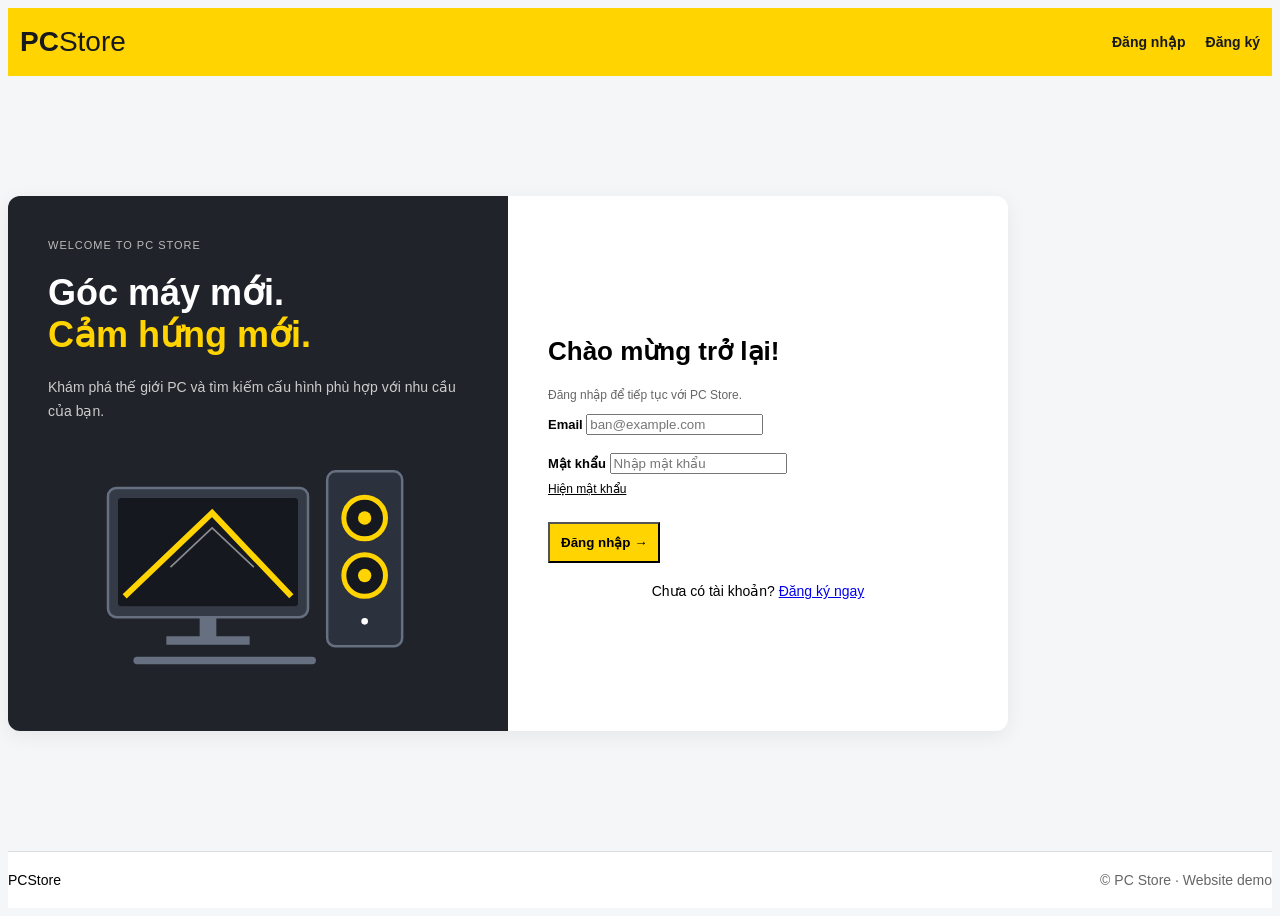
==== index.html @ 4cb88b25 "feat: Huy login register demo" ====
<!doctype html>
<html lang="vi">
  <meta charset="utf-8" /><meta
    http-equiv="refresh"
    content="0;url=html/login.html"
  />
  <title>Demo tài khoản PC Store</title
  ><a href="html/login.html">Mở demo đăng nhập</a>
</html>
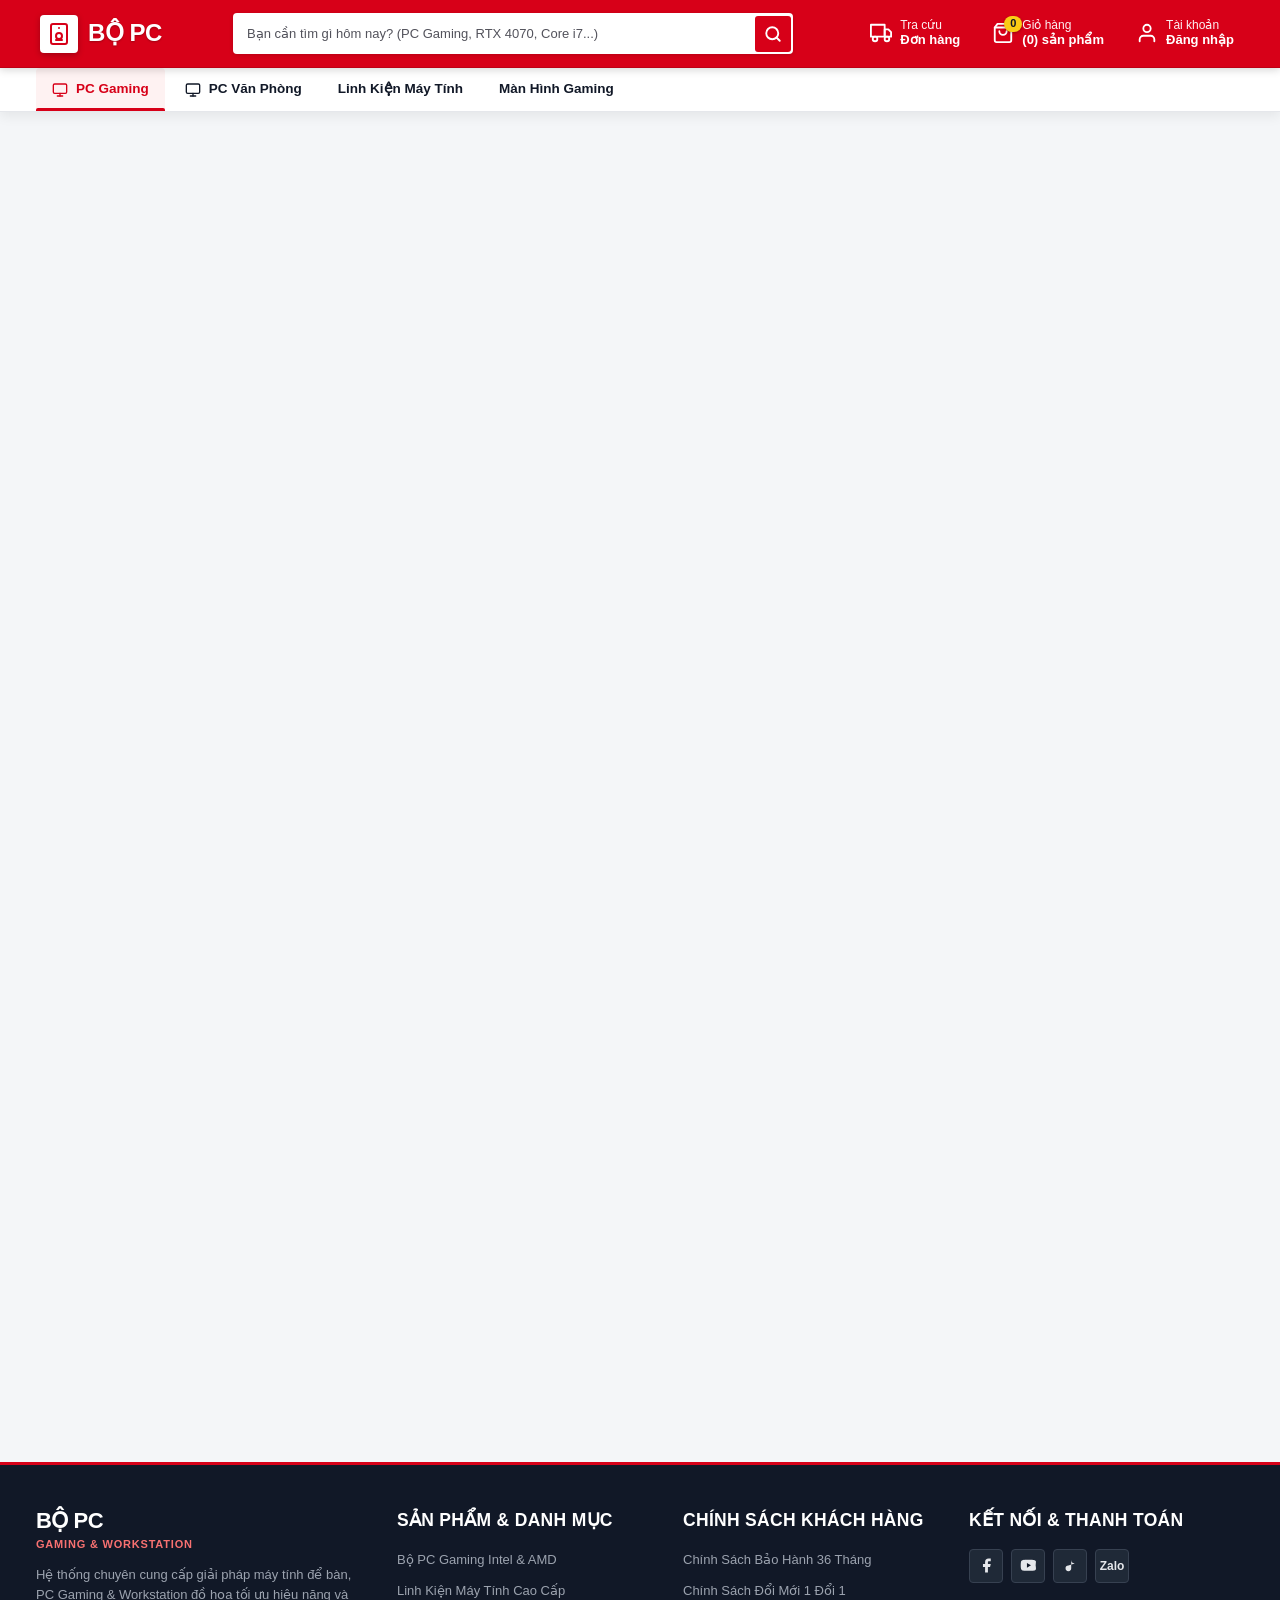
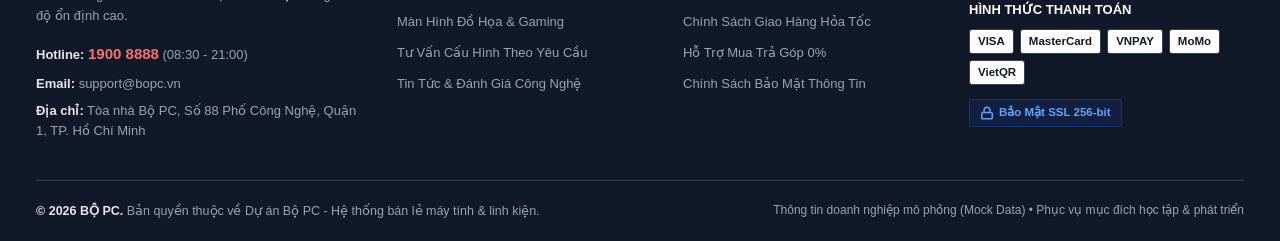
==== commit 71aabfe7: "first commit" ====
--- a/index.html
+++ b/index.html
@@ -1,9 +1,285 @@
-<!doctype html>
+<!DOCTYPE html>
 <html lang="vi">
-  <meta charset="utf-8" /><meta
-    http-equiv="refresh"
-    content="0;url=html/login.html"
-  />
-  <title>Demo tài khoản PC Store</title
-  ><a href="html/login.html">Mở demo đăng nhập</a>
+<head>
+  <meta charset="UTF-8">
+  <meta name="viewport" content="width=device-width, initial-scale=1.0">
+  <title>Bộ PC - Hệ Thống Bán Lẻ PC Gaming &amp; Linh Kiện Máy Tính Hàng Đầu</title>
+  <meta name="description" content="Bộ PC - Chuyên cung cấp PC Gaming, PC Văn Phòng, Màn hình và Linh kiện máy tính chính hãng 100%.">
+  <link rel="stylesheet" href="css/style.css">
+</head>
+<body>
+
+  <!-- ========================================================================
+       1. TOP HEADER (Sticky top: 0, z-index: 1000)
+       ======================================================================== -->
+  <header id="top-header">
+    <div class="container header-wrapper">
+      
+      <!-- Brand Logo "Bộ PC" -->
+      <a href="#" class="brand-logo" aria-label="Bộ PC Trang Chủ">
+        <div class="logo-icon-wrapper">
+          <svg viewBox="0 0 24 24" fill="none" stroke="currentColor" stroke-width="2" stroke-linecap="round" stroke-linejoin="round">
+            <rect x="4" y="2" width="16" height="20" rx="2"></rect>
+            <circle cx="12" cy="14" r="3"></circle>
+            <line x1="12" y1="6" x2="12.01" y2="6"></line>
+            <line x1="9" y1="18" x2="15" y2="18"></line>
+          </svg>
+        </div>
+        <span class="logo-brand-name">Bộ PC</span>
+      </a>
+
+      <!-- Quick Search Bar -->
+      <div class="header-search">
+        <form class="search-form" action="#" method="get" role="search">
+          <input 
+            type="search" 
+            class="search-input" 
+            placeholder="Bạn cần tìm gì hôm nay? (PC Gaming, RTX 4070, Core i7...)" 
+            aria-label="Tìm kiếm sản phẩm"
+            required
+          >
+          <button type="submit" class="search-submit-btn" aria-label="Tìm kiếm">
+            <svg viewBox="0 0 24 24" fill="none" stroke="currentColor" stroke-width="2.5" stroke-linecap="round" stroke-linejoin="round">
+              <circle cx="11" cy="11" r="8"></circle>
+              <line x1="21" y1="21" x2="16.65" y2="16.65"></line>
+            </svg>
+          </button>
+        </form>
+      </div>
+
+      <!-- Action Shortcuts Group -->
+      <div class="header-actions">
+        
+        <!-- Tra cứu đơn hàng -->
+        <a href="#tracking" class="action-item" title="Tra cứu tiến độ giao hàng">
+          <div class="action-icon-box">
+            <svg viewBox="0 0 24 24" fill="none" stroke="currentColor" stroke-width="2" stroke-linecap="round" stroke-linejoin="round">
+              <rect x="1" y="3" width="15" height="13"></rect>
+              <polygon points="16 8 20 8 23 11 23 16 16 16 8"></polygon>
+              <circle cx="5.5" cy="18.5" r="2.5"></circle>
+              <circle cx="18.5" cy="18.5" r="2.5"></circle>
+            </svg>
+          </div>
+          <div class="action-text">
+            <span class="action-label">Tra cứu</span>
+            <span class="action-value">Đơn hàng</span>
+          </div>
+        </a>
+
+        <!-- Giỏ hàng -->
+        <a href="#cart" class="action-item action-cart" title="Giỏ hàng của bạn">
+          <div class="action-icon-box">
+            <svg viewBox="0 0 24 24" fill="none" stroke="currentColor" stroke-width="2" stroke-linecap="round" stroke-linejoin="round">
+              <path d="M6 2L3 6v14a2 2 0 0 0 2 2h14a2 2 0 0 0 2-2V6l-3-4z"></path>
+              <line x1="3" y1="6" x2="21" y2="6"></line>
+              <path d="M16 10a4 4 0 0 1-8 0"></path>
+            </svg>
+            <span class="cart-badge">0</span>
+          </div>
+          <div class="action-text">
+            <span class="action-label">Giỏ hàng</span>
+            <span class="action-value">(0) sản phẩm</span>
+          </div>
+        </a>
+
+        <!-- Tài khoản -->
+        <a href="#account" class="action-item" title="Đăng nhập hoặc đăng ký tài khoản" data-auth-modal="login">
+          <div class="action-icon-box">
+            <svg viewBox="0 0 24 24" fill="none" stroke="currentColor" stroke-width="2" stroke-linecap="round" stroke-linejoin="round">
+              <path d="M20 21v-2a4 4 0 0 0-4-4H8a4 4 0 0 0-4 4v2"></path>
+              <circle cx="12" cy="7" r="4"></circle>
+            </svg>
+          </div>
+          <div class="action-text">
+            <span class="action-label">Tài khoản</span>
+            <span class="action-value">Đăng nhập</span>
+          </div>
+        </a>
+
+      </div>
+    </div>
+  </header>
+
+  <!-- ========================================================================
+       2. NAVBAR / MEGA-MENU BAR (Sticky top: var(--header-height), z-index: 999)
+       ======================================================================== -->
+  <nav id="main-navbar" aria-label="Điều hướng chính">
+    <div class="container navbar-container">
+      <ul class="nav-links-list">
+        
+        <!-- PC Gaming -->
+        <li class="nav-item">
+          <a href="#pc-gaming" class="nav-link active">
+            <svg viewBox="0 0 24 24" fill="none" stroke="currentColor" stroke-width="2" stroke-linecap="round" stroke-linejoin="round">
+              <rect x="2" y="3" width="20" height="14" rx="2"></rect>
+              <line x1="8" y1="21" x2="16" y2="21"></line>
+              <line x1="12" y1="17" x2="12" y2="21"></line>
+            </svg>
+            <span>PC Gaming</span>
+          </a>
+        </li>
+
+        <!-- PC Văn Phòng -->
+        <li class="nav-item">
+          <a href="#pc-office" class="nav-link">
+            <svg viewBox="0 0 24 24" fill="none" stroke="currentColor" stroke-width="2" stroke-linecap="round" stroke-linejoin="round">
+              <rect x="2" y="3" width="20" height="14" rx="2"></rect>
+              <path d="M8 21h8"></path>
+              <path d="M12 17v4"></path>
+            </svg>
+            <span>PC Văn Phòng</span>
+          </a>
+        </li>
+
+        <!-- Linh Kiện PC -->
+        <li class="nav-item">
+          <a href="#hardware" class="nav-link">
+            <span>Linh Kiện Máy Tính</span>
+          </a>
+        </li>
+
+        <!-- Màn Hình Máy Tính -->
+        <li class="nav-item">
+          <a href="#monitors" class="nav-link">
+            <span>Màn Hình Gaming</span>
+          </a>
+        </li>
+
+      </ul>
+    </div>
+  </nav>
+
+  <!-- ========================================================================
+       3. BODY (<main>): CHỈ ĐỂ TEST ĐỘ CUỘN VÀ ĐỘ DÍNH CỦA HEADER VÀ NAVBAR
+       ======================================================================== -->
+  <main style="min-height: 150vh;"></main>
+
+  <!-- ========================================================================
+       4. CLEAN MULTI-COLUMN FOOTER (.site-footer)
+       ======================================================================== -->
+  <footer class="site-footer">
+    <div class="container">
+      <div class="footer-main-grid">
+        
+        <!-- Cột 1: Thông tin thương hiệu Bộ PC (Mock Data) -->
+        <div class="footer-col footer-col-brand">
+          <div class="footer-brand-title">
+            <span class="brand-text">BỘ PC</span>
+            <span class="brand-sub">Gaming &amp; Workstation</span>
+          </div>
+          <p class="footer-brand-desc">
+            Hệ thống chuyên cung cấp giải pháp máy tính để bàn, PC Gaming &amp; Workstation đồ họa tối ưu hiệu năng và độ ổn định cao.
+          </p>
+          <div class="footer-contact-info">
+            <p><strong>Hotline:</strong> <span class="hotline-val">1900 8888</span> (08:30 - 21:00)</p>
+            <p><strong>Email:</strong> support@bopc.vn</p>
+            <p><strong>Địa chỉ:</strong> Tòa nhà Bộ PC, Số 88 Phố Công Nghệ, Quận 1, TP. Hồ Chí Minh</p>
+          </div>
+        </div>
+
+        <!-- Cột 2: Sản phẩm & Danh mục -->
+        <div class="footer-col">
+          <h4 class="footer-col-title">Sản Phẩm &amp; Danh Mục</h4>
+          <ul class="footer-link-list">
+            <li><a href="#pc-gaming">Bộ PC Gaming Intel &amp; AMD</a></li>
+            <li><a href="#hardware">Linh Kiện Máy Tính Cao Cấp</a></li>
+            <li><a href="#monitors">Màn Hình Đồ Họa &amp; Gaming</a></li>
+            <li><a href="#custom-pc">Tư Vấn Cấu Hình Theo Yêu Cầu</a></li>
+            <li><a href="#news">Tin Tức &amp; Đánh Giá Công Nghệ</a></li>
+          </ul>
+        </div>
+
+        <!-- Cột 3: Chính sách khách hàng -->
+        <div class="footer-col">
+          <h4 class="footer-col-title">Chính Sách Khách Hàng</h4>
+          <ul class="footer-link-list">
+            <li><a href="#warranty">Chính Sách Bảo Hành 36 Tháng</a></li>
+            <li><a href="#returns">Chính Sách Đổi Mới 1 Đổi 1</a></li>
+            <li><a href="#shipping">Chính Sách Giao Hàng Hỏa Tốc</a></li>
+            <li><a href="#installment">Hỗ Trợ Mua Trả Góp 0%</a></li>
+            <li><a href="#privacy">Chính Sách Bảo Mật Thông Tin</a></li>
+          </ul>
+        </div>
+
+        <!-- Cột 4: Kết nối & Thanh toán -->
+        <div class="footer-col">
+          <h4 class="footer-col-title">Kết Nối &amp; Thanh Toán</h4>
+          
+          <div class="social-icons-group">
+            <a href="#facebook" class="social-badge" aria-label="Facebook">
+              <svg viewBox="0 0 24 24" fill="currentColor">
+                <path d="M18 2h-3a5 5 0 0 0-5 5v3H7v4h3v8h4v-8h3l1-4h-4V7a1 1 0 0 1 1-1h3z"></path>
+              </svg>
+            </a>
+            <a href="#youtube" class="social-badge" aria-label="YouTube">
+              <svg viewBox="0 0 24 24" fill="currentColor">
+                <path d="M22.54 6.42a2.78 2.78 0 0 0-1.94-2C18.88 4 12 4 12 4s-6.88 0-8.6.46a2.78 2.78 0 0 0-1.94 2A29 29 0 0 0 1 11.75a29 29 0 0 0 .46 5.33A2.78 2.78 0 0 0 3.4 19c1.72.46 8.6.46 8.6.46s6.88 0 8.6-.46a2.78 2.78 0 0 0 1.94-2 29 29 0 0 0-.46-5.33z"></path>
+                <polygon points="9.75 15.02 15.5 11.75 9.75 8.48 9.75 15.02" fill="#111827"></polygon>
+              </svg>
+            </a>
+            <a href="#tiktok" class="social-badge" aria-label="TikTok">
+              <svg viewBox="0 0 24 24" fill="currentColor">
+                <path d="M9 12a4 4 0 1 0 4 4V4a5 5 0 0 0 5 5"></path>
+              </svg>
+            </a>
+            <a href="#zalo" class="social-badge" aria-label="Zalo OA">
+              <span style="font-size: 12px; font-weight: 800;">Zalo</span>
+            </a>
+          </div>
+
+          <h5 class="footer-sub-title">Hình Thức Thanh Toán</h5>
+          <div class="badge-grid">
+            <span class="partner-chip">VISA</span>
+            <span class="partner-chip">MasterCard</span>
+            <span class="partner-chip">VNPAY</span>
+            <span class="partner-chip">MoMo</span>
+            <span class="partner-chip">VietQR</span>
+          </div>
+
+          <div class="cert-seals">
+            <div class="seal-ssl">
+              <svg width="14" height="14" viewBox="0 0 24 24" fill="none" stroke="currentColor" stroke-width="2.5">
+                <rect x="3" y="11" width="18" height="11" rx="2" ry="2"></rect>
+                <path d="M7 11V7a5 5 0 0 1 10 0v4"></path>
+              </svg>
+              <span>Bảo Mật SSL 256-bit</span>
+            </div>
+          </div>
+        </div>
+
+      </div>
+
+      <!-- Bottom Legal & Copyright Bar -->
+      <div class="footer-bottom-bar">
+        <div class="footer-bottom-inner">
+          <p class="copyright-text">
+            <strong>&copy; 2026 BỘ PC.</strong> Bản quyền thuộc về Dự án Bộ PC - Hệ thống bán lẻ máy tính &amp; linh kiện.
+          </p>
+          <p class="mock-data-note">
+            Thông tin doanh nghiệp mô phỏng (Mock Data) • Phục vụ mục đích học tập &amp; phát triển
+          </p>
+        </div>
+      </div>
+    </div>
+  </footer>
+
+  <!-- Vanilla JS: Xử lý hiệu ứng chọn (active effect) khi click vào các tab Navbar -->
+  <script>
+    document.addEventListener('DOMContentLoaded', function () {
+      const navLinks = document.querySelectorAll('#main-navbar .nav-link');
+      navLinks.forEach(function (link) {
+        link.addEventListener('click', function (e) {
+          navLinks.forEach(function (item) {
+            item.classList.remove('active');
+          });
+          this.classList.add('active');
+        });
+      });
+    });
+  </script>
+
+  <!-- Auth Modal Component (Dynamic Form Rendering) -->
+  <script src="js/auth-modal.js"></script>
+
+</body>
 </html>
--- a/css/style.css
+++ b/css/style.css
@@ -0,0 +1,1027 @@
+/**
+ * ============================================================================
+ * DESIGN SYSTEM & STYLESHEET - BỘ PC (E-COMMERCE GAMING & WORKSTATION)
+ * Scope: 3 Core Components (Header, Navbar, Footer) + Sticky Scroll Body
+ * Adapted from GearVN visual density & layout mechanics
+ * ============================================================================
+ */
+
+/* --- 1. AUTHORITATIVE DESIGN TOKENS (:root) --- */
+:root {
+  /* Brand & Commercial Accents */
+  --color-primary: #d70018;          /* High-voltage brand red (GearVN signature) */
+  --color-primary-dark: #b30013;     /* Deep crimson for hover/active */
+  --color-primary-deeper: #8a000e;   /* Focus ring & pressed state */
+  --color-primary-light: #fef2f2;    /* Subtle pink/red tint for active pills */
+  --color-primary-subtle: #fee2e2;   /* Tag border & background */
+
+  /* Neutral Surface Palette */
+  --color-bg-body: #f4f6f8;          /* Neutral commercial light canvas */
+  --color-surface: #ffffff;          /* Pure white card & container fill */
+
+  /* Dark UI & Footer Palette (WCAG AA > 4.5:1) */
+  --color-dark-header: #1e1e1e;      /* Header dropdown & catalog background */
+  --color-dark-surface: #111827;     /* High-contrast footer background */
+  --color-dark-elevated: #1f2937;    /* Footer card & badge background */
+  --color-dark-border: #374151;      /* Footer divider line */
+
+  /* Typography Colors */
+  --color-text-main: #111827;        /* Body text: 14.5:1 on white */
+  --color-text-heading: #030712;     /* High emphasis titles */
+  --color-text-muted: #4b5563;       /* Secondary details & specs */
+  --color-text-placeholder: #52525b; /* Form placeholders */
+  --color-text-inverse: #ffffff;     /* White text on dark/red */
+  --color-text-footer-muted: #9ca3af;/* Footer muted text: 6.2:1 on #111827 */
+  --color-text-footer-bright: #f3f4f6;
+
+  /* Accents & Status */
+  --color-accent-gold: #d97706;      /* Star ratings & VIP tags */
+  --color-accent-green: #059669;     /* In-stock status & guarantees */
+  --color-accent-blue: #1d4ed8;      /* Tech spec highlights */
+
+  /* Borders & Dividers */
+  --color-border: #e5e7eb;           /* Standard container border */
+  --color-border-subtle: #e2e8f0;    /* Micro-separators */
+  --color-border-focus: #d70018;     /* Active form ring */
+
+  /* Typography Scale */
+  --font-family: -apple-system, BlinkMacSystemFont, "Segoe UI", Roboto, "Helvetica Neue", Arial, sans-serif;
+
+  /* Elevation & Shadows */
+  --shadow-xs: 0 1px 2px rgba(0, 0, 0, 0.05);
+  --shadow-sm: 0 1px 3px rgba(0, 0, 0, 0.08), 0 1px 2px rgba(0, 0, 0, 0.04);
+  --shadow-header: 0 2px 8px rgba(0, 0, 0, 0.16);
+  --shadow-navbar: 0 4px 12px rgba(0, 0, 0, 0.07);
+
+  /* Radius System */
+  --radius-xs: 3px;
+  --radius-sm: 4px;
+  --radius-md: 8px;
+  --radius-full: 9999px;
+
+  /* Animation Timings */
+  --transition-fast: 150ms cubic-bezier(0.4, 0, 0.2, 1);
+
+  /* Layout & Stacking Dimensions */
+  --container-width: 1240px;
+  --header-height: 68px;
+  --navbar-height: 44px;
+  --z-header: 1000;
+  --z-navbar: 999;
+}
+
+/* --- 2. RESET & BASE STYLES --- */
+*, *::before, *::after {
+  box-sizing: border-box;
+  margin: 0;
+  padding: 0;
+}
+
+html {
+  font-family: var(--font-family);
+  font-size: 14px;
+  line-height: 1.5;
+  color: var(--color-text-main);
+  background-color: var(--color-bg-body);
+  text-rendering: optimizeLegibility;
+  -webkit-font-smoothing: antialiased;
+  scroll-behavior: smooth;
+}
+
+body {
+  min-height: 100vh;
+  display: flex;
+  flex-direction: column;
+}
+
+a {
+  color: inherit;
+  text-decoration: none;
+  transition: color var(--transition-fast), background-color var(--transition-fast);
+}
+
+img, svg {
+  display: block;
+  max-width: 100%;
+}
+
+button, input {
+  font-family: inherit;
+  font-size: inherit;
+  line-height: inherit;
+}
+
+ul, ol {
+  list-style: none;
+}
+
+/* Typography Hierarchy */
+h1 { font-size: 32px; font-weight: 900; line-height: 1.2; letter-spacing: -0.5px; }
+h2 { font-size: 24px; font-weight: 800; line-height: 1.25; letter-spacing: -0.3px; }
+h3 { font-size: 18px; font-weight: 700; line-height: 1.3; }
+h4 { font-size: 15px; font-weight: 700; line-height: 1.35; }
+h5 { font-size: 13px; font-weight: 700; line-height: 1.4; }
+
+/* Container Constraint */
+.container {
+  width: 100%;
+  max-width: var(--container-width);
+  margin-left: auto;
+  margin-right: auto;
+  padding-left: 16px;
+  padding-right: 16px;
+}
+
+/* ============================================================================
+ * 3. COMPONENT 1: TOP HEADER (#top-header)
+ * Sticky at top: 0, z-index: 1000
+ * ============================================================================
+ */
+#top-header {
+  position: sticky;
+  top: 0;
+  z-index: var(--z-header);
+  height: var(--header-height);
+  background-color: var(--color-primary);
+  color: var(--color-text-inverse);
+  box-shadow: var(--shadow-header);
+  border-bottom: 1px solid rgba(0, 0, 0, 0.12);
+}
+
+.header-wrapper {
+  display: flex;
+  align-items: center;
+  justify-content: space-between;
+  height: 100%;
+  gap: 16px;
+}
+
+/* --- Brand Logo "Bộ PC" --- */
+.brand-logo {
+  display: flex;
+  align-items: center;
+  gap: 10px;
+  flex-shrink: 0;
+  padding: 6px 4px;
+  border-radius: var(--radius-sm);
+  transition: opacity var(--transition-fast);
+}
+
+.brand-logo:hover {
+  opacity: 0.95;
+}
+
+.logo-icon-wrapper {
+  width: 38px;
+  height: 38px;
+  background: #ffffff;
+  color: var(--color-primary);
+  border-radius: var(--radius-sm);
+  display: flex;
+  align-items: center;
+  justify-content: center;
+  box-shadow: 0 2px 6px rgba(0, 0, 0, 0.25);
+}
+
+.logo-icon-wrapper svg {
+  width: 24px;
+  height: 24px;
+}
+
+.logo-text-group {
+  display: flex;
+  flex-direction: column;
+}
+
+.logo-brand-name {
+  font-size: 24px;
+  font-weight: 900;
+  letter-spacing: -0.5px;
+  text-transform: uppercase;
+  color: #ffffff;
+  line-height: 1.1;
+  text-shadow: 0 1px 2px rgba(0, 0, 0, 0.25);
+}
+
+.logo-brand-tagline {
+  font-size: 11px;
+  font-weight: 700;
+  letter-spacing: 0.8px;
+  text-transform: uppercase;
+  color: #ffffff;
+  line-height: 1;
+  margin-top: 3px;
+}
+
+/* --- Catalog Button Trigger --- */
+.header-catalog-btn {
+  display: inline-flex;
+  align-items: center;
+  gap: 9px;
+  background-color: var(--color-primary-dark);
+  color: #ffffff;
+  border: 1px solid rgba(255, 255, 255, 0.2);
+  padding: 8px 14px;
+  border-radius: var(--radius-sm);
+  cursor: pointer;
+  font-weight: 700;
+  font-size: 13.5px;
+  height: 42px;
+  flex-shrink: 0;
+  transition: background-color var(--transition-fast), border-color var(--transition-fast);
+}
+
+.header-catalog-btn:hover {
+  background-color: var(--color-primary-deeper);
+  border-color: rgba(255, 255, 255, 0.4);
+}
+
+.catalog-burger-icon {
+  width: 18px;
+  height: 18px;
+}
+
+.catalog-chevron-icon {
+  width: 12px;
+  height: 12px;
+  opacity: 0.9;
+  transition: transform var(--transition-fast);
+}
+
+.header-catalog-btn:hover .catalog-chevron-icon {
+  transform: translateY(2px);
+}
+
+/* --- Header Search Box --- */
+.header-search {
+  flex: 1;
+  max-width: 560px;
+  min-width: 240px;
+  position: relative;
+}
+
+.search-form {
+  display: flex;
+  align-items: center;
+  background-color: #ffffff;
+  border-radius: var(--radius-sm);
+  padding: 2px;
+  box-shadow: 0 1px 4px rgba(0, 0, 0, 0.15);
+  transition: box-shadow var(--transition-fast);
+}
+
+.search-form:focus-within {
+  box-shadow: 0 0 0 2px #ffffff, 0 0 0 4px rgba(215, 0, 24, 0.5);
+}
+
+.search-input {
+  flex: 1;
+  border: none;
+  outline: none;
+  padding: 9px 12px;
+  font-size: 13px;
+  color: var(--color-text-main);
+  background: transparent;
+}
+
+.search-input::placeholder {
+  color: var(--color-text-placeholder);
+  font-size: 13px;
+}
+
+.search-submit-btn {
+  background-color: var(--color-primary);
+  color: #ffffff;
+  border: none;
+  width: 36px;
+  height: 36px;
+  border-radius: var(--radius-xs);
+  display: flex;
+  align-items: center;
+  justify-content: center;
+  cursor: pointer;
+  transition: background-color var(--transition-fast);
+  flex-shrink: 0;
+}
+
+.search-submit-btn:hover {
+  background-color: var(--color-primary-dark);
+}
+
+.search-submit-btn svg {
+  width: 18px;
+  height: 18px;
+}
+
+/* --- Action Shortcuts Group --- */
+.header-actions {
+  display: flex;
+  align-items: center;
+  gap: 12px;
+  flex-shrink: 0;
+}
+
+.action-item {
+  display: flex;
+  align-items: center;
+  gap: 8px;
+  padding: 6px 10px;
+  border-radius: var(--radius-sm);
+  color: #ffffff;
+  transition: background-color var(--transition-fast);
+}
+
+.action-item:hover {
+  background-color: rgba(0, 0, 0, 0.15);
+}
+
+.action-icon-box {
+  position: relative;
+  display: flex;
+  align-items: center;
+  justify-content: center;
+}
+
+.action-icon-box svg {
+  width: 22px;
+  height: 22px;
+}
+
+.action-text {
+  display: flex;
+  flex-direction: column;
+  line-height: 1.15;
+}
+
+.action-label {
+  font-size: 12px;
+  color: #ffffff;
+  font-weight: 500;
+  opacity: 0.95;
+}
+
+.action-value {
+  font-size: 13px;
+  font-weight: 800;
+  color: #ffffff;
+  white-space: nowrap;
+}
+
+/* Cart Counter Badge */
+.cart-badge {
+  position: absolute;
+  top: -6px;
+  right: -8px;
+  background-color: #facc15;
+  color: #111827;
+  font-size: 11px;
+  font-weight: 800;
+  padding: 1px 6px;
+  border-radius: var(--radius-full);
+  line-height: 1.2;
+  box-shadow: 0 1px 3px rgba(0, 0, 0, 0.3);
+}
+
+/* ============================================================================
+ * 4. COMPONENT 2: NAVBAR / MEGA-MENU BAR (#main-navbar)
+ * Sticky at top: var(--header-height), z-index: 999
+ * ============================================================================
+ */
+#main-navbar {
+  position: sticky;
+  top: var(--header-height);
+  z-index: var(--z-navbar);
+  height: var(--navbar-height);
+  background-color: var(--color-surface);
+  border-bottom: 1px solid var(--color-border);
+  box-shadow: var(--shadow-navbar);
+}
+
+.navbar-container {
+  display: flex;
+  align-items: center;
+  height: 100%;
+}
+
+.nav-links-list {
+  display: flex;
+  align-items: center;
+  height: 100%;
+  width: 100%;
+  gap: 4px;
+  overflow-x: auto;
+  scrollbar-width: none;
+}
+
+.nav-links-list::-webkit-scrollbar {
+  display: none;
+}
+
+.nav-item {
+  height: 100%;
+  display: flex;
+  align-items: center;
+  flex-shrink: 0;
+}
+
+.nav-link {
+  display: inline-flex;
+  align-items: center;
+  gap: 8px;
+  padding: 0 16px;
+  height: 100%;
+  font-size: 13.5px;
+  font-weight: 600;
+  color: var(--color-text-main);
+  position: relative;
+  white-space: nowrap;
+  border-radius: var(--radius-sm) var(--radius-sm) 0 0;
+  cursor: pointer;
+  user-select: none;
+  transition: color var(--transition-fast), background-color var(--transition-fast);
+}
+
+.nav-link svg {
+  width: 16px;
+  height: 16px;
+}
+
+/* Hover & Active Indicator */
+.nav-link::after {
+  content: "";
+  position: absolute;
+  bottom: 0;
+  left: 0;
+  right: 0;
+  height: 3px;
+  background-color: var(--color-primary);
+  border-radius: 2px 2px 0 0;
+  transform: scaleX(0);
+  transform-origin: center;
+  transition: transform var(--transition-fast);
+}
+
+.nav-link:hover {
+  color: var(--color-primary);
+  background-color: var(--color-surface-hover);
+}
+
+.nav-link:hover::after,
+.nav-link.active::after {
+  transform: scaleX(1);
+}
+
+.nav-link.active {
+  color: var(--color-primary);
+  font-weight: 700;
+  background-color: var(--color-primary-light);
+}
+
+/* Promotional Highlights */
+.nav-link-hot {
+  color: var(--color-primary);
+  font-weight: 700;
+}
+
+.nav-badge-hot {
+  background-color: var(--color-primary-dark);
+  color: #ffffff;
+  font-size: 11px;
+  font-weight: 800;
+  padding: 2px 6px;
+  border-radius: var(--radius-xs);
+  letter-spacing: 0.5px;
+  text-transform: uppercase;
+  margin-left: 2px;
+  box-shadow: 0 1px 2px rgba(0, 0, 0, 0.2);
+}
+
+.nav-badge-pill {
+  background-color: var(--color-primary-light);
+  color: var(--color-primary);
+  border: 1px solid var(--color-primary-subtle);
+  font-size: 11px;
+  font-weight: 700;
+  padding: 1px 6px;
+  border-radius: var(--radius-full);
+}
+
+/* ============================================================================
+ * 5. COMPONENT 3: CLEAN MULTI-COLUMN FOOTER (.site-footer)
+ * Modern, clean, and professional layout with mock business data
+ * ============================================================================
+ */
+.site-footer {
+  background-color: var(--color-dark-surface);
+  color: var(--color-text-footer-bright);
+  border-top: 3px solid var(--color-primary);
+  margin-top: auto;
+}
+
+/* Main 4-Column Grid */
+.footer-main-grid {
+  display: grid;
+  grid-template-columns: 1.3fr 1fr 1fr 1.1fr;
+  gap: 36px;
+  padding: 44px 0 32px 0;
+  border-bottom: 1px solid var(--color-dark-border);
+}
+
+/* Col 1: Brand Info */
+.footer-brand-title {
+  display: flex;
+  flex-direction: column;
+  margin-bottom: 12px;
+}
+
+.footer-brand-title .brand-text {
+  font-size: 22px;
+  font-weight: 900;
+  color: #ffffff;
+  letter-spacing: -0.5px;
+  line-height: 1.1;
+}
+
+.footer-brand-title .brand-sub {
+  font-size: 11px;
+  font-weight: 700;
+  color: #f87171;
+  text-transform: uppercase;
+  letter-spacing: 0.8px;
+  margin-top: 3px;
+}
+
+.footer-brand-desc {
+  font-size: 13px;
+  color: var(--color-text-footer-muted);
+  line-height: 1.6;
+  margin-bottom: 16px;
+  max-width: 320px;
+}
+
+.footer-contact-info p {
+  font-size: 13px;
+  color: var(--color-text-footer-muted);
+  margin-bottom: 8px;
+  line-height: 1.5;
+}
+
+.footer-contact-info strong {
+  color: #e5e7eb;
+}
+
+.footer-contact-info .hotline-val {
+  font-size: 15px;
+  font-weight: 800;
+  color: #f87171;
+}
+
+/* Link Columns */
+.footer-col-title {
+  color: #ffffff;
+  font-size: 17.5px;
+  font-weight: 800;
+  text-transform: uppercase;
+  letter-spacing: 0.3px;
+  margin-bottom: 16px;
+}
+
+.footer-sub-title {
+  color: #ffffff;
+  font-size: 13px;
+  font-weight: 700;
+  text-transform: uppercase;
+  margin-top: 18px;
+  margin-bottom: 10px;
+}
+
+.footer-link-list {
+  display: flex;
+  flex-direction: column;
+  gap: 10px;
+}
+
+.footer-link-list li a {
+  font-size: 13px;
+  color: var(--color-text-footer-muted);
+  transition: color var(--transition-fast), padding-left var(--transition-fast);
+  display: inline-block;
+}
+
+.footer-link-list li a:hover {
+  color: #f87171;
+  padding-left: 4px;
+}
+
+/* Social Media Channels */
+.social-icons-group {
+  display: flex;
+  gap: 8px;
+  margin-bottom: 4px;
+}
+
+.social-badge {
+  width: 34px;
+  height: 34px;
+  background-color: #1f2937;
+  color: #e5e7eb;
+  border-radius: var(--radius-sm);
+  display: flex;
+  align-items: center;
+  justify-content: center;
+  border: 1px solid #374151;
+  transition: all var(--transition-fast);
+}
+
+.social-badge:hover {
+  background-color: var(--color-primary);
+  color: #ffffff;
+  border-color: var(--color-primary);
+  transform: translateY(-2px);
+}
+
+.social-badge svg {
+  width: 17px;
+  height: 17px;
+}
+
+/* Payment Badges */
+.badge-grid {
+  display: flex;
+  flex-wrap: wrap;
+  gap: 6px;
+  margin-bottom: 14px;
+}
+
+.partner-chip {
+  background-color: #ffffff;
+  color: #111827;
+  border-radius: var(--radius-xs);
+  padding: 3px 8px;
+  font-size: 11.5px;
+  font-weight: 800;
+  display: inline-flex;
+  align-items: center;
+  justify-content: center;
+  border: 1px solid #374151;
+  box-shadow: 0 1px 2px rgba(0, 0, 0, 0.2);
+  min-height: 24px;
+}
+
+.cert-seals {
+  display: flex;
+  align-items: center;
+  gap: 10px;
+  margin-top: 10px;
+}
+
+.seal-ssl {
+  display: inline-flex;
+  align-items: center;
+  gap: 5px;
+  background-color: rgba(29, 78, 216, 0.15);
+  border: 1px solid rgba(29, 78, 216, 0.4);
+  color: #60a5fa;
+  font-size: 11.5px;
+  font-weight: 700;
+  padding: 4px 10px;
+  border-radius: var(--radius-xs);
+}
+
+/* Bottom Legal & Copyright Bar */
+.footer-bottom-bar {
+  padding: 20px 0;
+  font-size: 12.5px;
+  color: var(--color-text-footer-muted);
+  line-height: 1.6;
+}
+
+.footer-bottom-inner {
+  display: flex;
+  justify-content: space-between;
+  align-items: center;
+  gap: 20px;
+}
+
+.copyright-text strong {
+  color: #e5e7eb;
+}
+
+.mock-data-note {
+  font-size: 12px;
+  color: #9ca3af;
+}
+
+/* ============================================================================
+ * 6. RESPONSIVE BREAKPOINTS (MOBILE & TABLET ADAPTATION)
+ * ============================================================================
+ */
+@media (max-width: 1024px) {
+  .footer-main-grid {
+    grid-template-columns: repeat(2, 1fr);
+    gap: 28px;
+  }
+}
+
+@media (max-width: 768px) {
+  :root {
+    --header-height: auto;
+    --navbar-height: 42px;
+  }
+
+  #top-header {
+    height: auto;
+    padding: 10px 0;
+  }
+
+  .header-wrapper {
+    flex-wrap: wrap;
+    gap: 10px;
+  }
+
+  .action-item:not(.action-cart) {
+    display: none;
+  }
+
+  .header-search {
+    order: 3;
+    max-width: 100%;
+    width: 100%;
+  }
+
+  .footer-main-grid {
+    grid-template-columns: 1fr;
+  }
+
+  .footer-bottom-inner {
+    flex-direction: column;
+    align-items: flex-start;
+    gap: 8px;
+  }
+}
+
+/* ============================================================================
+ * 7. AUTH MODAL COMPONENT STYLES
+ * Reusable, dynamically rendered auth modal (Đăng nhập / Đăng ký)
+ * ============================================================================
+ */
+body.modal-open {
+  overflow: hidden;
+}
+
+.auth-modal-backdrop {
+  position: fixed;
+  inset: 0;
+  z-index: 2000;
+  background-color: rgba(0, 0, 0, 0.65);
+  backdrop-filter: blur(4px);
+  display: flex;
+  align-items: center;
+  justify-content: center;
+  padding: 16px;
+  opacity: 0;
+  visibility: hidden;
+  transition: opacity 0.25s cubic-bezier(0.4, 0, 0.2, 1),
+              visibility 0.25s cubic-bezier(0.4, 0, 0.2, 1);
+}
+
+.auth-modal-backdrop.is-active {
+  opacity: 1;
+  visibility: visible;
+}
+
+.auth-modal-dialog {
+  background-color: #ffffff;
+  color: #111827;
+  width: 100%;
+  max-width: 460px;
+  border-radius: 16px;
+  padding: 36px 32px 30px;
+  position: relative;
+  box-shadow: 0 25px 50px -12px rgba(0, 0, 0, 0.35);
+  transform: scale(0.96) translateY(8px);
+  transition: transform 0.25s cubic-bezier(0.16, 1, 0.3, 1);
+  outline: none;
+}
+
+.auth-modal-backdrop.is-active .auth-modal-dialog {
+  transform: scale(1) translateY(0);
+}
+
+.auth-modal-close {
+  position: absolute;
+  top: 16px;
+  right: 16px;
+  width: 34px;
+  height: 34px;
+  background-color: #f3f4f6;
+  border: none;
+  border-radius: 50%;
+  display: flex;
+  align-items: center;
+  justify-content: center;
+  color: #6b7280;
+  cursor: pointer;
+  transition: background-color var(--transition-fast), color var(--transition-fast);
+}
+
+.auth-modal-close:hover {
+  background-color: #e5e7eb;
+  color: #111827;
+}
+
+.auth-modal-close svg {
+  width: 18px;
+  height: 18px;
+}
+
+.auth-modal-header {
+  margin-bottom: 22px;
+}
+
+.auth-modal-title {
+  font-size: 26px;
+  font-weight: 800;
+  color: #111827;
+  letter-spacing: -0.5px;
+  line-height: 1.2;
+  margin-bottom: 8px;
+}
+
+.auth-modal-title:last-child {
+  margin-bottom: 0;
+}
+
+.auth-modal-subtitle {
+  font-size: 13.5px;
+  color: #4b5563;
+  line-height: 1.45;
+}
+
+/* Fields */
+.auth-field-group {
+  margin-bottom: 16px;
+}
+
+.auth-label {
+  display: block;
+  font-size: 13.5px;
+  font-weight: 700;
+  color: #1f2937;
+  margin-bottom: 6px;
+}
+
+.auth-label .required-star {
+  color: var(--color-primary);
+  margin-left: 2px;
+}
+
+.auth-input-wrapper {
+  position: relative;
+  display: flex;
+  align-items: center;
+}
+
+.auth-input {
+  width: 100%;
+  padding: 12px 14px;
+  font-size: 13.5px;
+  color: #111827;
+  background-color: #f9fafb;
+  border: 1px solid #d1d5db;
+  border-radius: 8px;
+  outline: none;
+  transition: border-color var(--transition-fast),
+              background-color var(--transition-fast),
+              box-shadow var(--transition-fast);
+}
+
+.auth-input-wrapper:has(.auth-password-toggle) .auth-input {
+  padding-right: 44px;
+}
+
+.auth-input::placeholder {
+  color: #6b7280;
+  font-size: 13px;
+}
+
+.auth-input:focus {
+  border-color: var(--color-primary);
+  background-color: #ffffff;
+  box-shadow: 0 0 0 3px rgba(215, 0, 24, 0.15);
+}
+
+.auth-input.input-error {
+  border-color: #ef4444;
+  box-shadow: 0 0 0 3px rgba(239, 68, 68, 0.15);
+}
+
+.auth-password-toggle {
+  position: absolute;
+  right: 10px;
+  background: transparent;
+  border: none;
+  color: #6b7280;
+  cursor: pointer;
+  display: flex;
+  align-items: center;
+  justify-content: center;
+  width: 30px;
+  height: 30px;
+  border-radius: 4px;
+  transition: color var(--transition-fast);
+}
+
+.auth-password-toggle:hover {
+  color: #111827;
+}
+
+.auth-password-toggle svg {
+  width: 19px;
+  height: 19px;
+}
+
+/* Auxiliary Row */
+.auth-options-row {
+  display: flex;
+  align-items: center;
+  justify-content: space-between;
+  margin-top: 12px;
+  margin-bottom: 20px;
+  font-size: 13px;
+}
+
+.auth-checkbox-label {
+  display: inline-flex;
+  align-items: center;
+  gap: 8px;
+  color: #374151;
+  font-weight: 500;
+  cursor: pointer;
+  user-select: none;
+}
+
+.auth-checkbox-label input[type="checkbox"] {
+  accent-color: var(--color-primary);
+  width: 16px;
+  height: 16px;
+  cursor: pointer;
+}
+
+.auth-forgot-link {
+  color: var(--color-primary);
+  font-weight: 600;
+  text-decoration: none;
+  cursor: pointer;
+  transition: color var(--transition-fast);
+}
+
+.auth-forgot-link:hover {
+  color: var(--color-primary-dark);
+  text-decoration: underline;
+}
+
+/* Submit Button */
+.auth-submit-btn {
+  width: 100%;
+  padding: 13px;
+  background-color: var(--color-primary);
+  color: #ffffff;
+  font-size: 15px;
+  font-weight: 700;
+  border: none;
+  border-radius: 8px;
+  cursor: pointer;
+  box-shadow: 0 2px 4px rgba(215, 0, 24, 0.25);
+  transition: background-color var(--transition-fast), transform var(--transition-fast);
+}
+
+.auth-submit-btn:hover {
+  background-color: var(--color-primary-dark);
+}
+
+.auth-submit-btn:active {
+  transform: scale(0.99);
+}
+
+/* Switch Prompt */
+.auth-switch-prompt {
+  text-align: center;
+  margin-top: 22px;
+  font-size: 13.5px;
+  color: #4b5563;
+}
+
+.auth-switch-link {
+  color: var(--color-primary);
+  font-weight: 700;
+  text-decoration: none;
+  cursor: pointer;
+  margin-left: 4px;
+  transition: color var(--transition-fast);
+}
+
+.auth-switch-link:hover {
+  color: var(--color-primary-dark);
+  text-decoration: underline;
+}
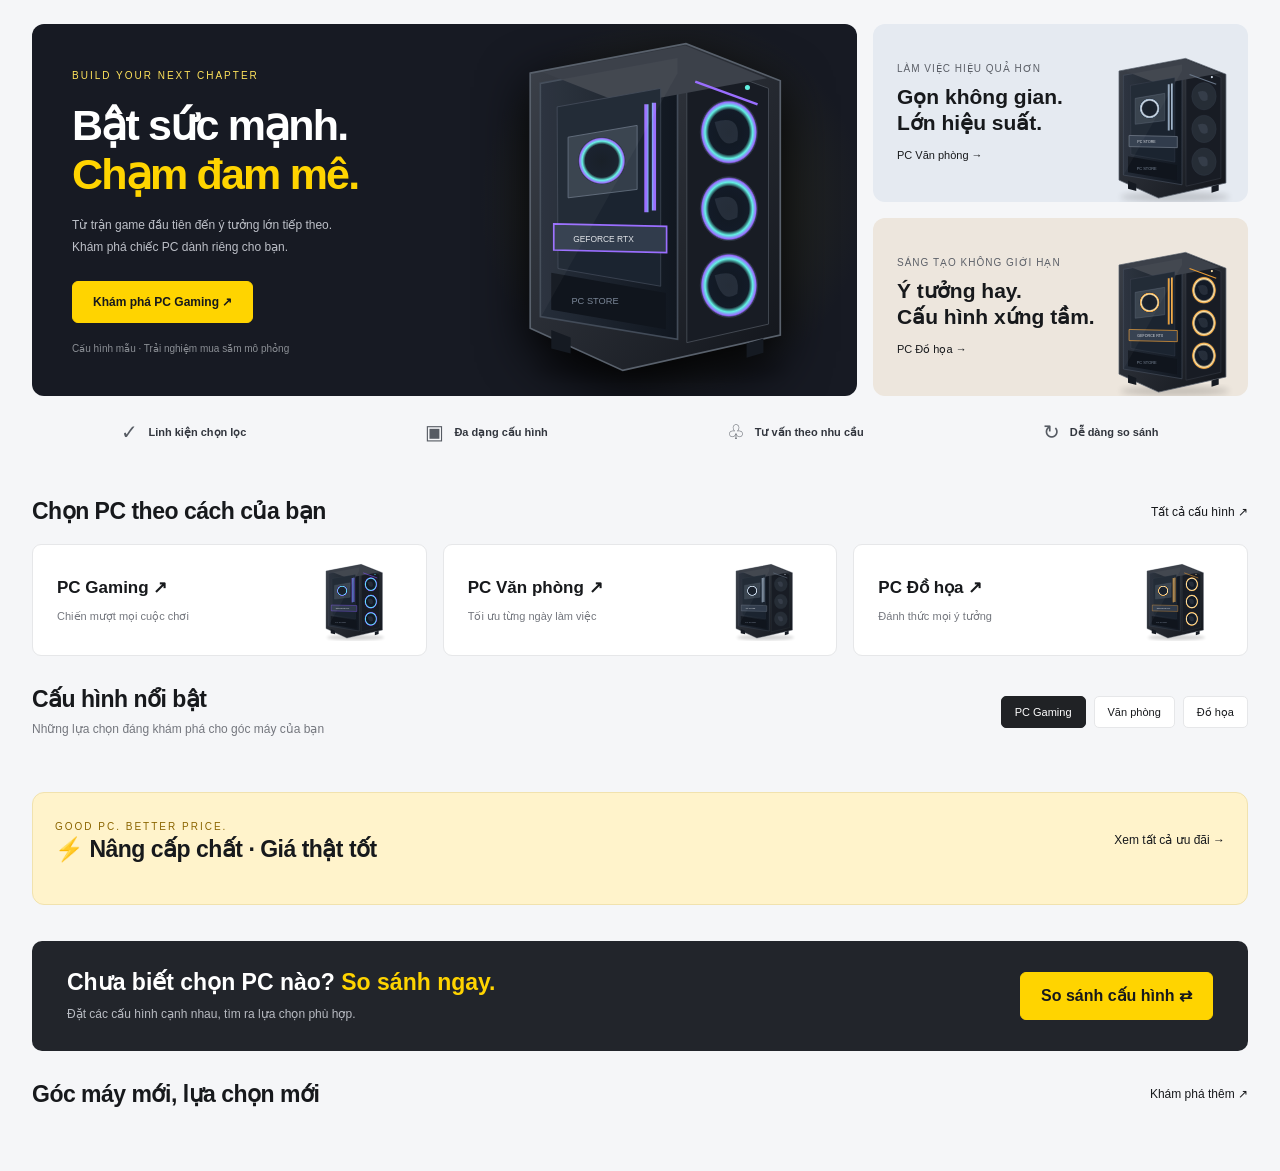
==== commit e2cf7629: "feat: ban hoan chinh" ====
--- a/index.html
+++ b/index.html
@@ -1,285 +1,11 @@
-<!DOCTYPE html>
+<!doctype html>
 <html lang="vi">
-<head>
-  <meta charset="UTF-8">
-  <meta name="viewport" content="width=device-width, initial-scale=1.0">
-  <title>Bộ PC - Hệ Thống Bán Lẻ PC Gaming &amp; Linh Kiện Máy Tính Hàng Đầu</title>
-  <meta name="description" content="Bộ PC - Chuyên cung cấp PC Gaming, PC Văn Phòng, Màn hình và Linh kiện máy tính chính hãng 100%.">
-  <link rel="stylesheet" href="css/style.css">
-</head>
-<body>
-
-  <!-- ========================================================================
-       1. TOP HEADER (Sticky top: 0, z-index: 1000)
-       ======================================================================== -->
-  <header id="top-header">
-    <div class="container header-wrapper">
-      
-      <!-- Brand Logo "Bộ PC" -->
-      <a href="#" class="brand-logo" aria-label="Bộ PC Trang Chủ">
-        <div class="logo-icon-wrapper">
-          <svg viewBox="0 0 24 24" fill="none" stroke="currentColor" stroke-width="2" stroke-linecap="round" stroke-linejoin="round">
-            <rect x="4" y="2" width="16" height="20" rx="2"></rect>
-            <circle cx="12" cy="14" r="3"></circle>
-            <line x1="12" y1="6" x2="12.01" y2="6"></line>
-            <line x1="9" y1="18" x2="15" y2="18"></line>
-          </svg>
-        </div>
-        <span class="logo-brand-name">Bộ PC</span>
-      </a>
-
-      <!-- Quick Search Bar -->
-      <div class="header-search">
-        <form class="search-form" action="#" method="get" role="search">
-          <input 
-            type="search" 
-            class="search-input" 
-            placeholder="Bạn cần tìm gì hôm nay? (PC Gaming, RTX 4070, Core i7...)" 
-            aria-label="Tìm kiếm sản phẩm"
-            required
-          >
-          <button type="submit" class="search-submit-btn" aria-label="Tìm kiếm">
-            <svg viewBox="0 0 24 24" fill="none" stroke="currentColor" stroke-width="2.5" stroke-linecap="round" stroke-linejoin="round">
-              <circle cx="11" cy="11" r="8"></circle>
-              <line x1="21" y1="21" x2="16.65" y2="16.65"></line>
-            </svg>
-          </button>
-        </form>
-      </div>
-
-      <!-- Action Shortcuts Group -->
-      <div class="header-actions">
-        
-        <!-- Tra cứu đơn hàng -->
-        <a href="#tracking" class="action-item" title="Tra cứu tiến độ giao hàng">
-          <div class="action-icon-box">
-            <svg viewBox="0 0 24 24" fill="none" stroke="currentColor" stroke-width="2" stroke-linecap="round" stroke-linejoin="round">
-              <rect x="1" y="3" width="15" height="13"></rect>
-              <polygon points="16 8 20 8 23 11 23 16 16 16 8"></polygon>
-              <circle cx="5.5" cy="18.5" r="2.5"></circle>
-              <circle cx="18.5" cy="18.5" r="2.5"></circle>
-            </svg>
-          </div>
-          <div class="action-text">
-            <span class="action-label">Tra cứu</span>
-            <span class="action-value">Đơn hàng</span>
-          </div>
-        </a>
-
-        <!-- Giỏ hàng -->
-        <a href="#cart" class="action-item action-cart" title="Giỏ hàng của bạn">
-          <div class="action-icon-box">
-            <svg viewBox="0 0 24 24" fill="none" stroke="currentColor" stroke-width="2" stroke-linecap="round" stroke-linejoin="round">
-              <path d="M6 2L3 6v14a2 2 0 0 0 2 2h14a2 2 0 0 0 2-2V6l-3-4z"></path>
-              <line x1="3" y1="6" x2="21" y2="6"></line>
-              <path d="M16 10a4 4 0 0 1-8 0"></path>
-            </svg>
-            <span class="cart-badge">0</span>
-          </div>
-          <div class="action-text">
-            <span class="action-label">Giỏ hàng</span>
-            <span class="action-value">(0) sản phẩm</span>
-          </div>
-        </a>
-
-        <!-- Tài khoản -->
-        <a href="#account" class="action-item" title="Đăng nhập hoặc đăng ký tài khoản" data-auth-modal="login">
-          <div class="action-icon-box">
-            <svg viewBox="0 0 24 24" fill="none" stroke="currentColor" stroke-width="2" stroke-linecap="round" stroke-linejoin="round">
-              <path d="M20 21v-2a4 4 0 0 0-4-4H8a4 4 0 0 0-4 4v2"></path>
-              <circle cx="12" cy="7" r="4"></circle>
-            </svg>
-          </div>
-          <div class="action-text">
-            <span class="action-label">Tài khoản</span>
-            <span class="action-value">Đăng nhập</span>
-          </div>
-        </a>
-
-      </div>
-    </div>
-  </header>
-
-  <!-- ========================================================================
-       2. NAVBAR / MEGA-MENU BAR (Sticky top: var(--header-height), z-index: 999)
-       ======================================================================== -->
-  <nav id="main-navbar" aria-label="Điều hướng chính">
-    <div class="container navbar-container">
-      <ul class="nav-links-list">
-        
-        <!-- PC Gaming -->
-        <li class="nav-item">
-          <a href="#pc-gaming" class="nav-link active">
-            <svg viewBox="0 0 24 24" fill="none" stroke="currentColor" stroke-width="2" stroke-linecap="round" stroke-linejoin="round">
-              <rect x="2" y="3" width="20" height="14" rx="2"></rect>
-              <line x1="8" y1="21" x2="16" y2="21"></line>
-              <line x1="12" y1="17" x2="12" y2="21"></line>
-            </svg>
-            <span>PC Gaming</span>
-          </a>
-        </li>
-
-        <!-- PC Văn Phòng -->
-        <li class="nav-item">
-          <a href="#pc-office" class="nav-link">
-            <svg viewBox="0 0 24 24" fill="none" stroke="currentColor" stroke-width="2" stroke-linecap="round" stroke-linejoin="round">
-              <rect x="2" y="3" width="20" height="14" rx="2"></rect>
-              <path d="M8 21h8"></path>
-              <path d="M12 17v4"></path>
-            </svg>
-            <span>PC Văn Phòng</span>
-          </a>
-        </li>
-
-        <!-- Linh Kiện PC -->
-        <li class="nav-item">
-          <a href="#hardware" class="nav-link">
-            <span>Linh Kiện Máy Tính</span>
-          </a>
-        </li>
-
-        <!-- Màn Hình Máy Tính -->
-        <li class="nav-item">
-          <a href="#monitors" class="nav-link">
-            <span>Màn Hình Gaming</span>
-          </a>
-        </li>
-
-      </ul>
-    </div>
-  </nav>
-
-  <!-- ========================================================================
-       3. BODY (<main>): CHỈ ĐỂ TEST ĐỘ CUỘN VÀ ĐỘ DÍNH CỦA HEADER VÀ NAVBAR
-       ======================================================================== -->
-  <main style="min-height: 150vh;"></main>
-
-  <!-- ========================================================================
-       4. CLEAN MULTI-COLUMN FOOTER (.site-footer)
-       ======================================================================== -->
-  <footer class="site-footer">
-    <div class="container">
-      <div class="footer-main-grid">
-        
-        <!-- Cột 1: Thông tin thương hiệu Bộ PC (Mock Data) -->
-        <div class="footer-col footer-col-brand">
-          <div class="footer-brand-title">
-            <span class="brand-text">BỘ PC</span>
-            <span class="brand-sub">Gaming &amp; Workstation</span>
-          </div>
-          <p class="footer-brand-desc">
-            Hệ thống chuyên cung cấp giải pháp máy tính để bàn, PC Gaming &amp; Workstation đồ họa tối ưu hiệu năng và độ ổn định cao.
-          </p>
-          <div class="footer-contact-info">
-            <p><strong>Hotline:</strong> <span class="hotline-val">1900 8888</span> (08:30 - 21:00)</p>
-            <p><strong>Email:</strong> support@bopc.vn</p>
-            <p><strong>Địa chỉ:</strong> Tòa nhà Bộ PC, Số 88 Phố Công Nghệ, Quận 1, TP. Hồ Chí Minh</p>
-          </div>
-        </div>
-
-        <!-- Cột 2: Sản phẩm & Danh mục -->
-        <div class="footer-col">
-          <h4 class="footer-col-title">Sản Phẩm &amp; Danh Mục</h4>
-          <ul class="footer-link-list">
-            <li><a href="#pc-gaming">Bộ PC Gaming Intel &amp; AMD</a></li>
-            <li><a href="#hardware">Linh Kiện Máy Tính Cao Cấp</a></li>
-            <li><a href="#monitors">Màn Hình Đồ Họa &amp; Gaming</a></li>
-            <li><a href="#custom-pc">Tư Vấn Cấu Hình Theo Yêu Cầu</a></li>
-            <li><a href="#news">Tin Tức &amp; Đánh Giá Công Nghệ</a></li>
-          </ul>
-        </div>
-
-        <!-- Cột 3: Chính sách khách hàng -->
-        <div class="footer-col">
-          <h4 class="footer-col-title">Chính Sách Khách Hàng</h4>
-          <ul class="footer-link-list">
-            <li><a href="#warranty">Chính Sách Bảo Hành 36 Tháng</a></li>
-            <li><a href="#returns">Chính Sách Đổi Mới 1 Đổi 1</a></li>
-            <li><a href="#shipping">Chính Sách Giao Hàng Hỏa Tốc</a></li>
-            <li><a href="#installment">Hỗ Trợ Mua Trả Góp 0%</a></li>
-            <li><a href="#privacy">Chính Sách Bảo Mật Thông Tin</a></li>
-          </ul>
-        </div>
-
-        <!-- Cột 4: Kết nối & Thanh toán -->
-        <div class="footer-col">
-          <h4 class="footer-col-title">Kết Nối &amp; Thanh Toán</h4>
-          
-          <div class="social-icons-group">
-            <a href="#facebook" class="social-badge" aria-label="Facebook">
-              <svg viewBox="0 0 24 24" fill="currentColor">
-                <path d="M18 2h-3a5 5 0 0 0-5 5v3H7v4h3v8h4v-8h3l1-4h-4V7a1 1 0 0 1 1-1h3z"></path>
-              </svg>
-            </a>
-            <a href="#youtube" class="social-badge" aria-label="YouTube">
-              <svg viewBox="0 0 24 24" fill="currentColor">
-                <path d="M22.54 6.42a2.78 2.78 0 0 0-1.94-2C18.88 4 12 4 12 4s-6.88 0-8.6.46a2.78 2.78 0 0 0-1.94 2A29 29 0 0 0 1 11.75a29 29 0 0 0 .46 5.33A2.78 2.78 0 0 0 3.4 19c1.72.46 8.6.46 8.6.46s6.88 0 8.6-.46a2.78 2.78 0 0 0 1.94-2 29 29 0 0 0-.46-5.33z"></path>
-                <polygon points="9.75 15.02 15.5 11.75 9.75 8.48 9.75 15.02" fill="#111827"></polygon>
-              </svg>
-            </a>
-            <a href="#tiktok" class="social-badge" aria-label="TikTok">
-              <svg viewBox="0 0 24 24" fill="currentColor">
-                <path d="M9 12a4 4 0 1 0 4 4V4a5 5 0 0 0 5 5"></path>
-              </svg>
-            </a>
-            <a href="#zalo" class="social-badge" aria-label="Zalo OA">
-              <span style="font-size: 12px; font-weight: 800;">Zalo</span>
-            </a>
-          </div>
-
-          <h5 class="footer-sub-title">Hình Thức Thanh Toán</h5>
-          <div class="badge-grid">
-            <span class="partner-chip">VISA</span>
-            <span class="partner-chip">MasterCard</span>
-            <span class="partner-chip">VNPAY</span>
-            <span class="partner-chip">MoMo</span>
-            <span class="partner-chip">VietQR</span>
-          </div>
-
-          <div class="cert-seals">
-            <div class="seal-ssl">
-              <svg width="14" height="14" viewBox="0 0 24 24" fill="none" stroke="currentColor" stroke-width="2.5">
-                <rect x="3" y="11" width="18" height="11" rx="2" ry="2"></rect>
-                <path d="M7 11V7a5 5 0 0 1 10 0v4"></path>
-              </svg>
-              <span>Bảo Mật SSL 256-bit</span>
-            </div>
-          </div>
-        </div>
-
-      </div>
-
-      <!-- Bottom Legal & Copyright Bar -->
-      <div class="footer-bottom-bar">
-        <div class="footer-bottom-inner">
-          <p class="copyright-text">
-            <strong>&copy; 2026 BỘ PC.</strong> Bản quyền thuộc về Dự án Bộ PC - Hệ thống bán lẻ máy tính &amp; linh kiện.
-          </p>
-          <p class="mock-data-note">
-            Thông tin doanh nghiệp mô phỏng (Mock Data) • Phục vụ mục đích học tập &amp; phát triển
-          </p>
-        </div>
-      </div>
-    </div>
-  </footer>
-
-  <!-- Vanilla JS: Xử lý hiệu ứng chọn (active effect) khi click vào các tab Navbar -->
-  <script>
-    document.addEventListener('DOMContentLoaded', function () {
-      const navLinks = document.querySelectorAll('#main-navbar .nav-link');
-      navLinks.forEach(function (link) {
-        link.addEventListener('click', function (e) {
-          navLinks.forEach(function (item) {
-            item.classList.remove('active');
-          });
-          this.classList.add('active');
-        });
-      });
-    });
-  </script>
-
-  <!-- Auth Modal Component (Dynamic Form Rendering) -->
-  <script src="js/auth-modal.js"></script>
-
-</body>
+  <head>
+    <meta charset="utf-8" />
+    <meta http-equiv="refresh" content="0;url=html/index.html" />
+    <title>PC Store</title>
+  </head>
+  <body>
+    <a href="html/index.html">Mở PC Store</a>
+  </body>
 </html>
